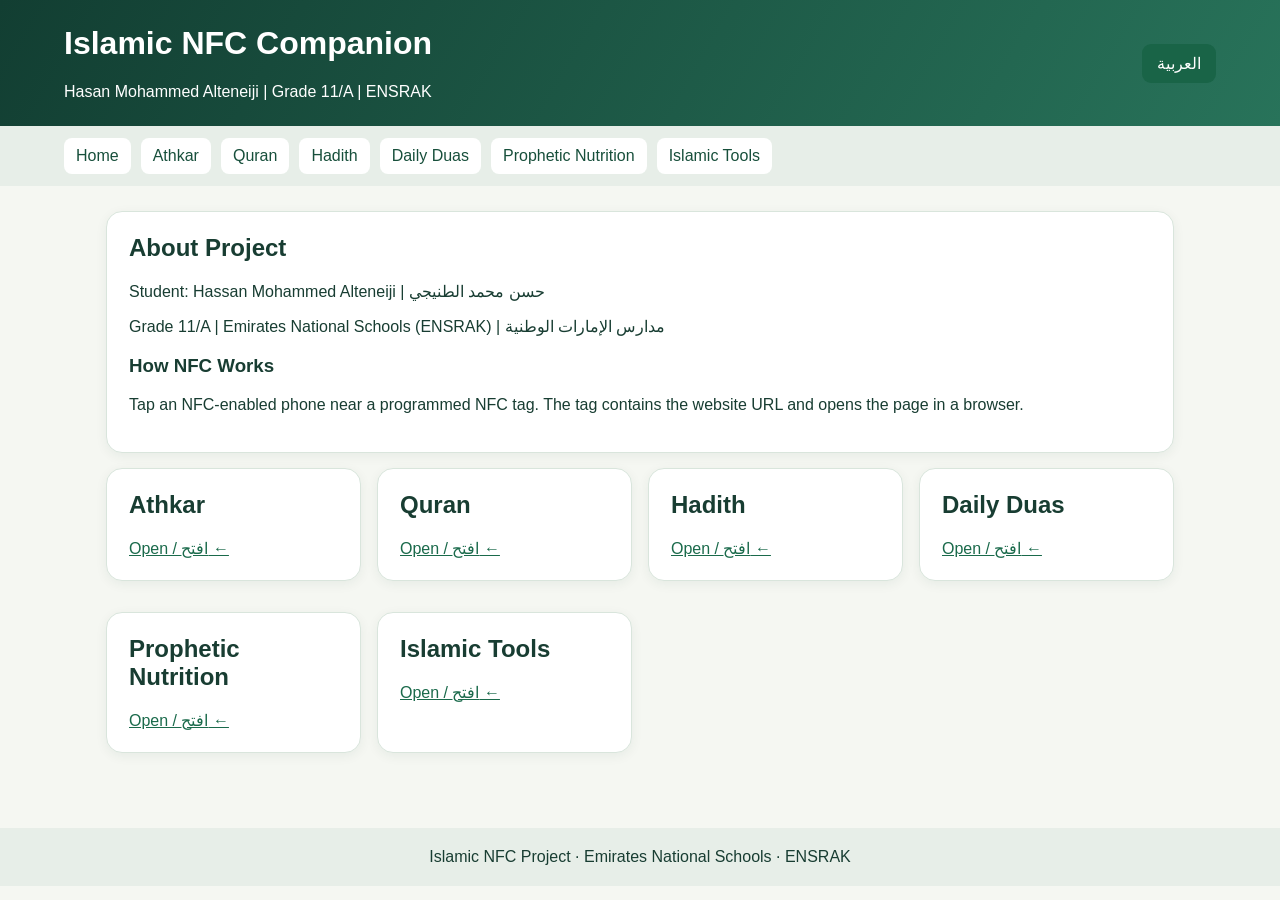
==== index.html @ dac9409f "Add files via upload" ====
<!doctype html><html lang="en"><head><meta charset="utf-8"><meta name="viewport" content="width=device-width,initial-scale=1"><title>Islamic NFC Companion | Hasan NFC Islamic Project</title><link rel="stylesheet" href="style.css"></head><body><header><div class="top"><div><h1>Islamic NFC Companion</h1><div>Hasan Mohammed Alteneiji | Grade 11/A | ENSRAK</div></div><button id="langButton" onclick="setLang(lang()==='ar'?'en':'ar')">العربية</button></div></header><nav><a href="index.html" data-i18n="home">home</a><a href="athkar.html" data-i18n="athkar">athkar</a><a href="quran.html" data-i18n="quran">quran</a><a href="hadiths.html" data-i18n="hadiths">hadiths</a><a href="duas.html" data-i18n="duas">duas</a><a href="medicine.html" data-i18n="medicine">medicine</a><a href="tools.html" data-i18n="tools">tools</a></nav><main><div class="card"><h2 data-i18n="about">About Project</h2><p>Student: Hassan Mohammed Alteneiji | حسن محمد الطنيجي</p><p>Grade 11/A | Emirates National Schools (ENSRAK) | مدارس الإمارات الوطنية</p><h3 data-i18n="nfc">How NFC Works</h3><p data-i18n="nfcText"></p></div><div class="grid"><div class="card"><h2 data-i18n="athkar">athkar</h2><a href="athkar.html">Open / افتح ←</a></div><div class="card"><h2 data-i18n="quran">quran</h2><a href="quran.html">Open / افتح ←</a></div><div class="card"><h2 data-i18n="hadiths">hadiths</h2><a href="hadiths.html">Open / افتح ←</a></div><div class="card"><h2 data-i18n="duas">duas</h2><a href="duas.html">Open / افتح ←</a></div><div class="card"><h2 data-i18n="medicine">medicine</h2><a href="medicine.html">Open / افتح ←</a></div><div class="card"><h2 data-i18n="tools">tools</h2><a href="tools.html">Open / افتح ←</a></div></div></main><footer>Islamic NFC Project · Emirates National Schools · ENSRAK</footer><script src="common.js"></script></body></html>
---- style.css ----
*{box-sizing:border-box}body{margin:0;font-family:Tahoma,Arial,sans-serif;background:#f5f7f2;color:#183d32}header{background:linear-gradient(120deg,#123e32,#28735a);color:white;padding:25px 5%;}nav{display:flex;flex-wrap:wrap;gap:10px;padding:12px 5%;background:#e7eee8}nav a{color:#174f3b;text-decoration:none;padding:9px 12px;border-radius:8px;background:white}main{max-width:1100px;margin:auto;padding:25px 16px 60px}.grid{display:grid;grid-template-columns:repeat(auto-fit,minmax(230px,1fr));gap:16px}.card{background:white;border:1px solid #d9e5dc;border-radius:16px;padding:22px;box-shadow:0 3px 12px #173e3010;margin-bottom:15px}.card a{color:#1a6a4b}.arabic{font-family:Tahoma,serif;font-size:1.35rem;line-height:2.3;direction:rtl;text-align:right}.translation{color:#56665e;line-height:1.8}button,select{background:#196447;color:white;border:0;border-radius:9px;padding:10px 15px;cursor:pointer;font-size:1rem}button:disabled{opacity:.55;cursor:default}.progress{height:9px;background:#e4e9e3;border-radius:20px;overflow:hidden;margin:12px 0}.fill{height:100%;background:#c5a04c;width:0%;transition:width .3s}footer{text-align:center;padding:20px;background:#e7eee8}h1,h2{margin-top:0}small{color:#607269}audio{max-width:100%;width:100%}.top{display:flex;justify-content:space-between;align-items:center;gap:10px}body[dir=rtl] .translation{text-align:right}
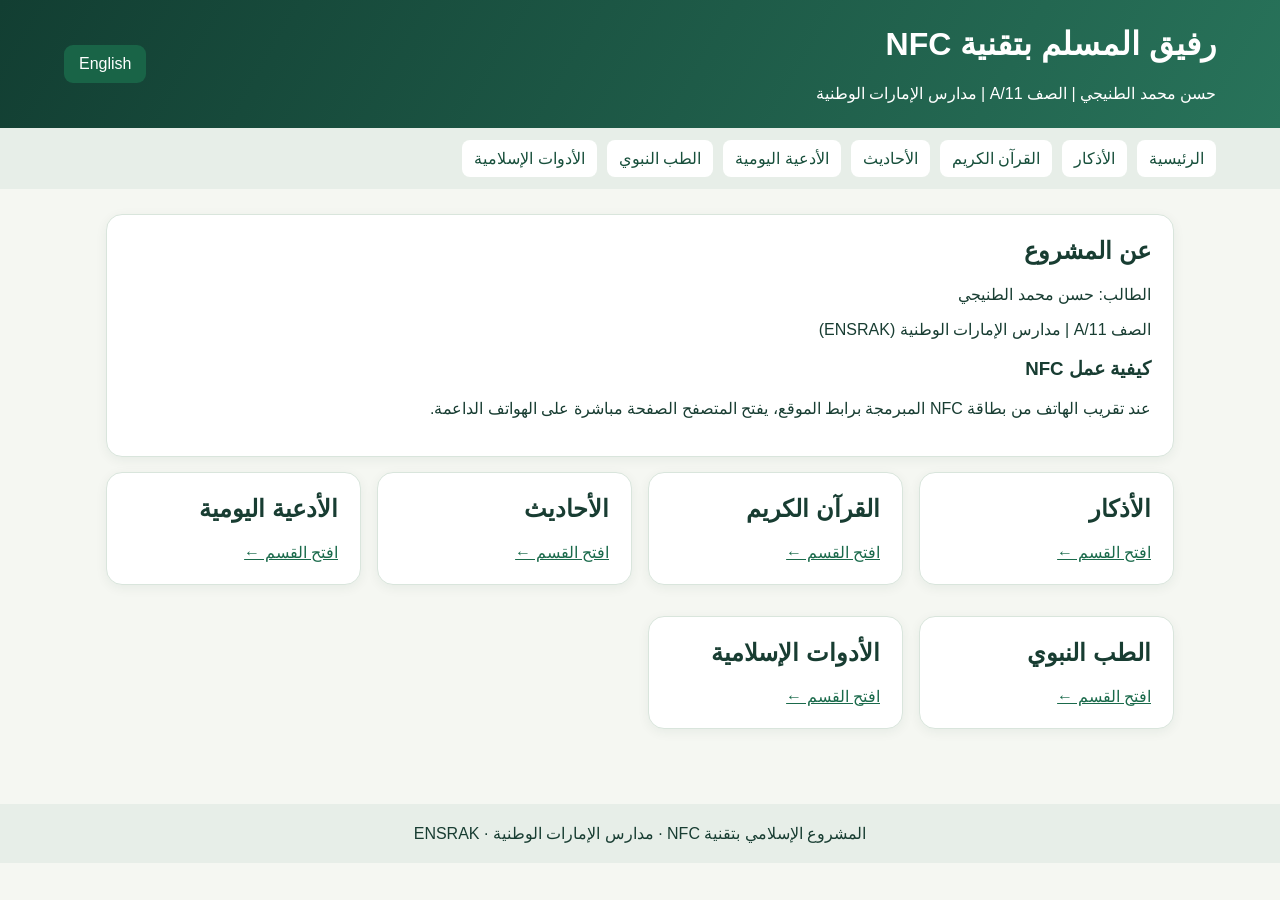
==== commit e26caed5: "Add files via upload" ====
--- a/index.html
+++ b/index.html
@@ -1 +1,2 @@
-<!doctype html><html lang="en"><head><meta charset="utf-8"><meta name="viewport" content="width=device-width,initial-scale=1"><title>Islamic NFC Companion | Hasan NFC Islamic Project</title><link rel="stylesheet" href="style.css"></head><body><header><div class="top"><div><h1>Islamic NFC Companion</h1><div>Hasan Mohammed Alteneiji | Grade 11/A | ENSRAK</div></div><button id="langButton" onclick="setLang(lang()==='ar'?'en':'ar')">العربية</button></div></header><nav><a href="index.html" data-i18n="home">home</a><a href="athkar.html" data-i18n="athkar">athkar</a><a href="quran.html" data-i18n="quran">quran</a><a href="hadiths.html" data-i18n="hadiths">hadiths</a><a href="duas.html" data-i18n="duas">duas</a><a href="medicine.html" data-i18n="medicine">medicine</a><a href="tools.html" data-i18n="tools">tools</a></nav><main><div class="card"><h2 data-i18n="about">About Project</h2><p>Student: Hassan Mohammed Alteneiji | حسن محمد الطنيجي</p><p>Grade 11/A | Emirates National Schools (ENSRAK) | مدارس الإمارات الوطنية</p><h3 data-i18n="nfc">How NFC Works</h3><p data-i18n="nfcText"></p></div><div class="grid"><div class="card"><h2 data-i18n="athkar">athkar</h2><a href="athkar.html">Open / افتح ←</a></div><div class="card"><h2 data-i18n="quran">quran</h2><a href="quran.html">Open / افتح ←</a></div><div class="card"><h2 data-i18n="hadiths">hadiths</h2><a href="hadiths.html">Open / افتح ←</a></div><div class="card"><h2 data-i18n="duas">duas</h2><a href="duas.html">Open / افتح ←</a></div><div class="card"><h2 data-i18n="medicine">medicine</h2><a href="medicine.html">Open / افتح ←</a></div><div class="card"><h2 data-i18n="tools">tools</h2><a href="tools.html">Open / افتح ←</a></div></div></main><footer>Islamic NFC Project · Emirates National Schools · ENSRAK</footer><script src="common.js"></script></body></html>+<!DOCTYPE html>
+<html dir="rtl" lang="ar"><head><meta charset="utf-8"/><meta content="width=device-width,initial-scale=1" name="viewport"/><title>Islamic NFC Companion | Hasan NFC Islamic Project</title><link href="style.css" rel="stylesheet"/></head><body><header><div class="top"><div><h1 data-lang-ar="رفيق المسلم بتقنية NFC" data-lang-en="Islamic NFC Companion">رفيق المسلم بتقنية NFC</h1><div data-lang-ar="حسن محمد الطنيجي | الصف 11/A | مدارس الإمارات الوطنية" data-lang-en="Hasan Mohammed Alteneiji | Grade 11/A | ENSRAK">حسن محمد الطنيجي | الصف 11/A | مدارس الإمارات الوطنية</div></div><button id="langButton" onclick="setLang(lang()==='ar'?'en':'ar')">العربية</button></div></header><nav><a data-i18n="home" href="index.html">home</a><a data-i18n="athkar" href="athkar.html">athkar</a><a data-i18n="quran" href="quran.html">quran</a><a data-i18n="hadiths" href="hadiths.html">hadiths</a><a data-i18n="duas" href="duas.html">duas</a><a data-i18n="medicine" href="medicine.html">medicine</a><a data-i18n="tools" href="tools.html">tools</a></nav><main><div class="card"><h2 data-i18n="about">About Project</h2><p data-lang-ar="الطالب: حسن محمد الطنيجي" data-lang-en="Student: Hassan Mohammed Alteneiji | حسن محمد الطنيجي">الطالب: حسن محمد الطنيجي</p><p data-lang-ar="الصف 11/A | مدارس الإمارات الوطنية (ENSRAK)" data-lang-en="Grade 11/A | Emirates National Schools (ENSRAK) | مدارس الإمارات الوطنية">الصف 11/A | مدارس الإمارات الوطنية (ENSRAK)</p><h3 data-i18n="nfc">How NFC Works</h3><p data-i18n="nfcText"></p></div><div class="grid"><div class="card"><h2 data-i18n="athkar">athkar</h2><a data-lang-ar="افتح القسم ←" data-lang-en="Open / افتح ←" href="athkar.html">افتح القسم ←</a></div><div class="card"><h2 data-i18n="quran">quran</h2><a data-lang-ar="افتح القسم ←" data-lang-en="Open / افتح ←" href="quran.html">افتح القسم ←</a></div><div class="card"><h2 data-i18n="hadiths">hadiths</h2><a data-lang-ar="افتح القسم ←" data-lang-en="Open / افتح ←" href="hadiths.html">افتح القسم ←</a></div><div class="card"><h2 data-i18n="duas">duas</h2><a data-lang-ar="افتح القسم ←" data-lang-en="Open / افتح ←" href="duas.html">افتح القسم ←</a></div><div class="card"><h2 data-i18n="medicine">medicine</h2><a data-lang-ar="افتح القسم ←" data-lang-en="Open / افتح ←" href="medicine.html">افتح القسم ←</a></div><div class="card"><h2 data-i18n="tools">tools</h2><a data-lang-ar="افتح القسم ←" data-lang-en="Open / افتح ←" href="tools.html">افتح القسم ←</a></div></div></main><footer data-lang-ar="المشروع الإسلامي بتقنية NFC · مدارس الإمارات الوطنية · ENSRAK" data-lang-en="Islamic NFC Project · Emirates National Schools · ENSRAK">المشروع الإسلامي بتقنية NFC · مدارس الإمارات الوطنية · ENSRAK</footer><script src="common.js"></script></body></html>
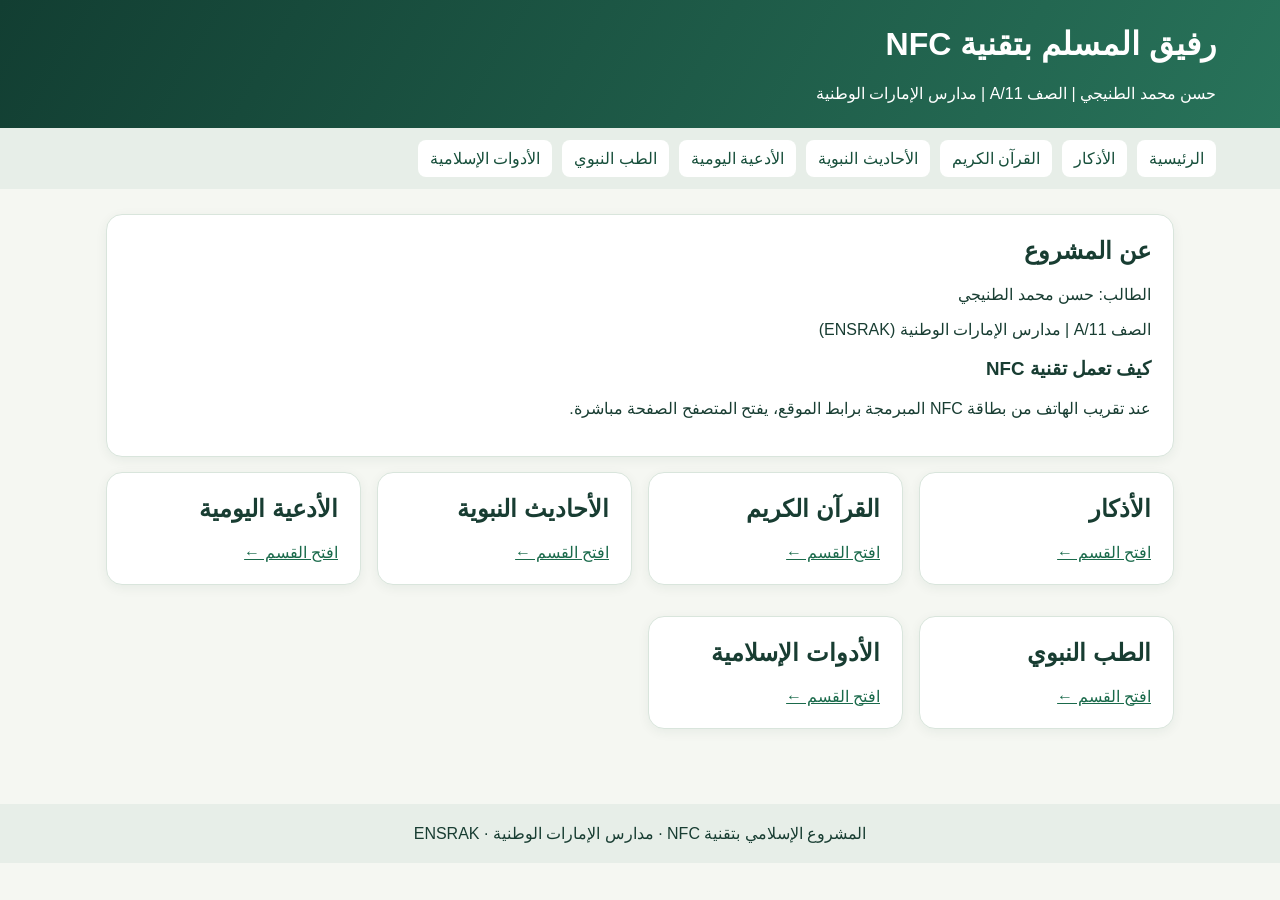
==== commit ce43f19e: "Add files via upload" ====
--- a/index.html
+++ b/index.html
@@ -1,2 +1,3 @@
 <!DOCTYPE html>
-<html dir="rtl" lang="ar"><head><meta charset="utf-8"/><meta content="width=device-width,initial-scale=1" name="viewport"/><title>Islamic NFC Companion | Hasan NFC Islamic Project</title><link href="style.css" rel="stylesheet"/></head><body><header><div class="top"><div><h1 data-lang-ar="رفيق المسلم بتقنية NFC" data-lang-en="Islamic NFC Companion">رفيق المسلم بتقنية NFC</h1><div data-lang-ar="حسن محمد الطنيجي | الصف 11/A | مدارس الإمارات الوطنية" data-lang-en="Hasan Mohammed Alteneiji | Grade 11/A | ENSRAK">حسن محمد الطنيجي | الصف 11/A | مدارس الإمارات الوطنية</div></div><button id="langButton" onclick="setLang(lang()==='ar'?'en':'ar')">العربية</button></div></header><nav><a data-i18n="home" href="index.html">home</a><a data-i18n="athkar" href="athkar.html">athkar</a><a data-i18n="quran" href="quran.html">quran</a><a data-i18n="hadiths" href="hadiths.html">hadiths</a><a data-i18n="duas" href="duas.html">duas</a><a data-i18n="medicine" href="medicine.html">medicine</a><a data-i18n="tools" href="tools.html">tools</a></nav><main><div class="card"><h2 data-i18n="about">About Project</h2><p data-lang-ar="الطالب: حسن محمد الطنيجي" data-lang-en="Student: Hassan Mohammed Alteneiji | حسن محمد الطنيجي">الطالب: حسن محمد الطنيجي</p><p data-lang-ar="الصف 11/A | مدارس الإمارات الوطنية (ENSRAK)" data-lang-en="Grade 11/A | Emirates National Schools (ENSRAK) | مدارس الإمارات الوطنية">الصف 11/A | مدارس الإمارات الوطنية (ENSRAK)</p><h3 data-i18n="nfc">How NFC Works</h3><p data-i18n="nfcText"></p></div><div class="grid"><div class="card"><h2 data-i18n="athkar">athkar</h2><a data-lang-ar="افتح القسم ←" data-lang-en="Open / افتح ←" href="athkar.html">افتح القسم ←</a></div><div class="card"><h2 data-i18n="quran">quran</h2><a data-lang-ar="افتح القسم ←" data-lang-en="Open / افتح ←" href="quran.html">افتح القسم ←</a></div><div class="card"><h2 data-i18n="hadiths">hadiths</h2><a data-lang-ar="افتح القسم ←" data-lang-en="Open / افتح ←" href="hadiths.html">افتح القسم ←</a></div><div class="card"><h2 data-i18n="duas">duas</h2><a data-lang-ar="افتح القسم ←" data-lang-en="Open / افتح ←" href="duas.html">افتح القسم ←</a></div><div class="card"><h2 data-i18n="medicine">medicine</h2><a data-lang-ar="افتح القسم ←" data-lang-en="Open / افتح ←" href="medicine.html">افتح القسم ←</a></div><div class="card"><h2 data-i18n="tools">tools</h2><a data-lang-ar="افتح القسم ←" data-lang-en="Open / افتح ←" href="tools.html">افتح القسم ←</a></div></div></main><footer data-lang-ar="المشروع الإسلامي بتقنية NFC · مدارس الإمارات الوطنية · ENSRAK" data-lang-en="Islamic NFC Project · Emirates National Schools · ENSRAK">المشروع الإسلامي بتقنية NFC · مدارس الإمارات الوطنية · ENSRAK</footer><script src="common.js"></script></body></html>+
+<html dir="rtl" lang="ar"><head><meta charset="utf-8"/><meta content="width=device-width,initial-scale=1" name="viewport"/><title>رفيق المسلم | مشروع حسن محمد الطنيجي</title><link href="style.css" rel="stylesheet"/></head><body><header><div class="top"><div><h1>رفيق المسلم بتقنية NFC</h1><div>حسن محمد الطنيجي | الصف 11/A | مدارس الإمارات الوطنية</div></div></div></header><nav><a href="index.html">الرئيسية</a><a href="athkar.html">الأذكار</a><a href="quran.html">القرآن الكريم</a><a href="hadiths.html">الأحاديث النبوية</a><a href="duas.html">الأدعية اليومية</a><a href="medicine.html">الطب النبوي</a><a href="tools.html">الأدوات الإسلامية</a></nav><main><div class="card"><h2>عن المشروع</h2><p>الطالب: حسن محمد الطنيجي</p><p>الصف 11/A | مدارس الإمارات الوطنية (ENSRAK)</p><h3>كيف تعمل تقنية NFC</h3><p>عند تقريب الهاتف من بطاقة NFC المبرمجة برابط الموقع، يفتح المتصفح الصفحة مباشرة.</p></div><div class="grid"><div class="card"><h2>الأذكار</h2><a href="athkar.html">افتح القسم ←</a></div><div class="card"><h2>القرآن الكريم</h2><a href="quran.html">افتح القسم ←</a></div><div class="card"><h2>الأحاديث النبوية</h2><a href="hadiths.html">افتح القسم ←</a></div><div class="card"><h2>الأدعية اليومية</h2><a href="duas.html">افتح القسم ←</a></div><div class="card"><h2>الطب النبوي</h2><a href="medicine.html">افتح القسم ←</a></div><div class="card"><h2>الأدوات الإسلامية</h2><a href="tools.html">افتح القسم ←</a></div></div></main><footer>المشروع الإسلامي بتقنية NFC · مدارس الإمارات الوطنية · ENSRAK</footer><script src="common.js"></script></body></html>
--- a/style.css
+++ b/style.css
@@ -1 +1,9 @@
-*{box-sizing:border-box}body{margin:0;font-family:Tahoma,Arial,sans-serif;background:#f5f7f2;color:#183d32}header{background:linear-gradient(120deg,#123e32,#28735a);color:white;padding:25px 5%;}nav{display:flex;flex-wrap:wrap;gap:10px;padding:12px 5%;background:#e7eee8}nav a{color:#174f3b;text-decoration:none;padding:9px 12px;border-radius:8px;background:white}main{max-width:1100px;margin:auto;padding:25px 16px 60px}.grid{display:grid;grid-template-columns:repeat(auto-fit,minmax(230px,1fr));gap:16px}.card{background:white;border:1px solid #d9e5dc;border-radius:16px;padding:22px;box-shadow:0 3px 12px #173e3010;margin-bottom:15px}.card a{color:#1a6a4b}.arabic{font-family:Tahoma,serif;font-size:1.35rem;line-height:2.3;direction:rtl;text-align:right}.translation{color:#56665e;line-height:1.8}button,select{background:#196447;color:white;border:0;border-radius:9px;padding:10px 15px;cursor:pointer;font-size:1rem}button:disabled{opacity:.55;cursor:default}.progress{height:9px;background:#e4e9e3;border-radius:20px;overflow:hidden;margin:12px 0}.fill{height:100%;background:#c5a04c;width:0%;transition:width .3s}footer{text-align:center;padding:20px;background:#e7eee8}h1,h2{margin-top:0}small{color:#607269}audio{max-width:100%;width:100%}.top{display:flex;justify-content:space-between;align-items:center;gap:10px}body[dir=rtl] .translation{text-align:right}+*{box-sizing:border-box}body{margin:0;font-family:Tahoma,Arial,sans-serif;background:#f5f7f2;color:#183d32}header{background:linear-gradient(120deg,#123e32,#28735a);color:white;padding:25px 5%;}nav{display:flex;flex-wrap:wrap;gap:10px;padding:12px 5%;background:#e7eee8}nav a{color:#174f3b;text-decoration:none;padding:9px 12px;border-radius:8px;background:white}main{max-width:1100px;margin:auto;padding:25px 16px 60px}.grid{display:grid;grid-template-columns:repeat(auto-fit,minmax(230px,1fr));gap:16px}.card{background:white;border:1px solid #d9e5dc;border-radius:16px;padding:22px;box-shadow:0 3px 12px #173e3010;margin-bottom:15px}.card a{color:#1a6a4b}.arabic{font-family:Tahoma,serif;font-size:1.35rem;line-height:2.3;direction:rtl;text-align:right}.translation{color:#56665e;line-height:1.8}button,select{background:#196447;color:white;border:0;border-radius:9px;padding:10px 15px;cursor:pointer;font-size:1rem}button:disabled{opacity:.55;cursor:default}.progress{height:9px;background:#e4e9e3;border-radius:20px;overflow:hidden;margin:12px 0}.fill{height:100%;background:#c5a04c;width:0%;transition:width .3s}footer{text-align:center;padding:20px;background:#e7eee8}h1,h2{margin-top:0}small{color:#607269}audio{max-width:100%;width:100%}.top{display:flex;justify-content:space-between;align-items:center;gap:10px}body[dir=rtl] .translation{text-align:right}
+/* أزرار بتأثير تموج الماء عند اللمس */
+button, .grid .card, nav a, .grid .card a {transition:transform .22s ease,box-shadow .25s ease,background .25s ease;cursor:pointer}
+button,nav a,.grid .card{position:relative;overflow:hidden}
+button:active,nav a:active,.grid .card:active{transform:scale(.96)}
+button:hover,.grid .card:hover{transform:translateY(-3px);box-shadow:0 10px 24px rgba(20,92,77,.16)}
+button::after,nav a::after,.grid .card::after{content:"";position:absolute;inset:0;border-radius:inherit;background:radial-gradient(circle at center,rgba(255,255,255,.55),transparent 65%);opacity:0;transform:scale(.2);pointer-events:none}
+button:active::after,nav a:active::after,.grid .card:active::after{animation:waterRipple .65s ease-out}
+@keyframes waterRipple{0%{opacity:.8;transform:scale(.2)}100%{opacity:0;transform:scale(2.5)}}
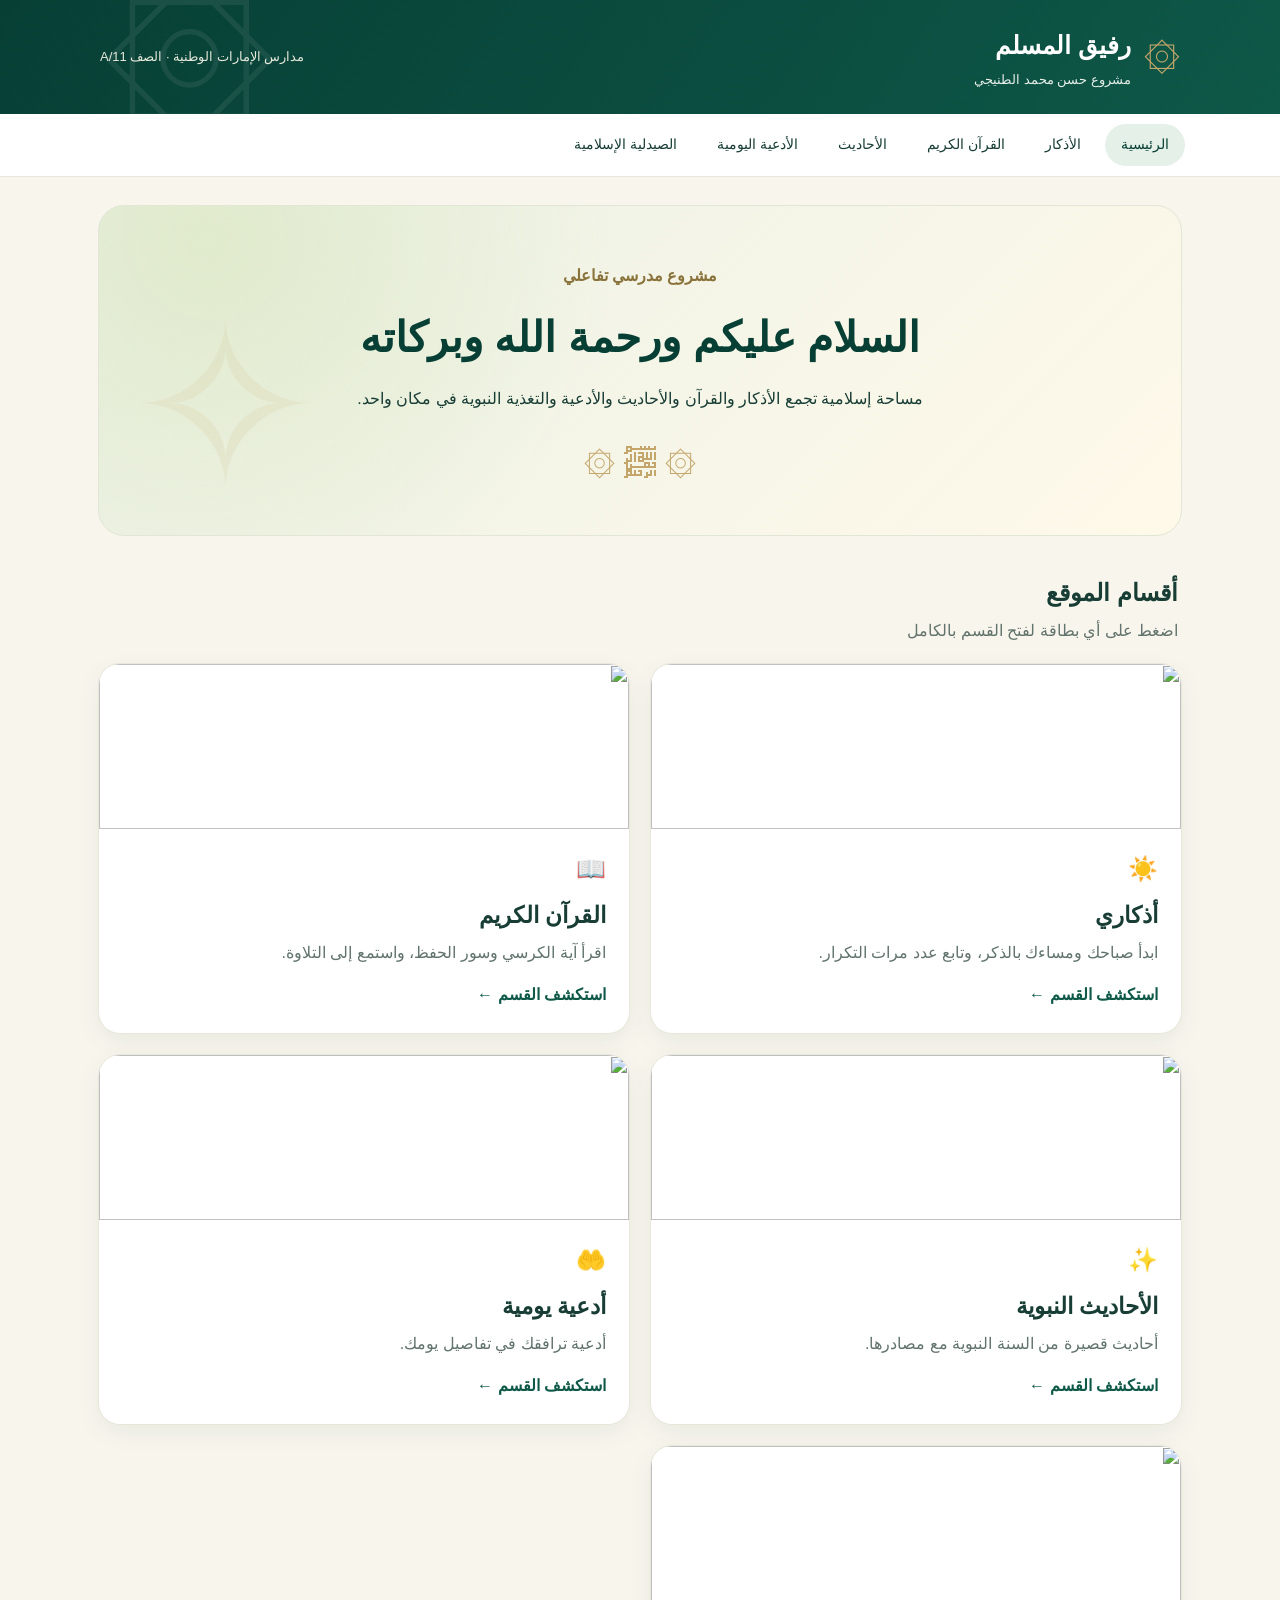
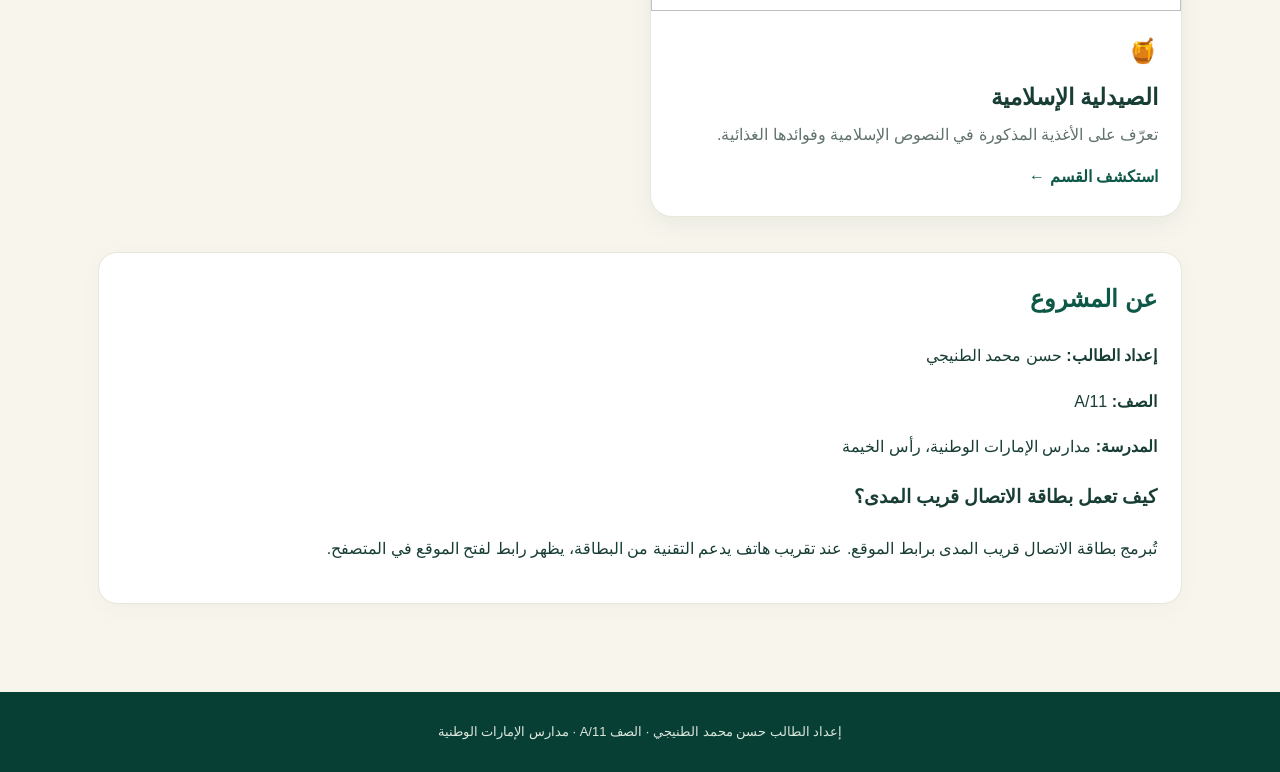
==== commit 0abe0fdc: "Add files via upload" ====
--- a/index.html
+++ b/index.html
@@ -1,3 +1,23 @@
 <!DOCTYPE html>
-
-<html dir="rtl" lang="ar"><head><meta charset="utf-8"/><meta content="width=device-width,initial-scale=1" name="viewport"/><title>رفيق المسلم | مشروع حسن محمد الطنيجي</title><link href="style.css" rel="stylesheet"/></head><body><header><div class="top"><div><h1>رفيق المسلم بتقنية NFC</h1><div>حسن محمد الطنيجي | الصف 11/A | مدارس الإمارات الوطنية</div></div></div></header><nav><a href="index.html">الرئيسية</a><a href="athkar.html">الأذكار</a><a href="quran.html">القرآن الكريم</a><a href="hadiths.html">الأحاديث النبوية</a><a href="duas.html">الأدعية اليومية</a><a href="medicine.html">الطب النبوي</a><a href="tools.html">الأدوات الإسلامية</a></nav><main><div class="card"><h2>عن المشروع</h2><p>الطالب: حسن محمد الطنيجي</p><p>الصف 11/A | مدارس الإمارات الوطنية (ENSRAK)</p><h3>كيف تعمل تقنية NFC</h3><p>عند تقريب الهاتف من بطاقة NFC المبرمجة برابط الموقع، يفتح المتصفح الصفحة مباشرة.</p></div><div class="grid"><div class="card"><h2>الأذكار</h2><a href="athkar.html">افتح القسم ←</a></div><div class="card"><h2>القرآن الكريم</h2><a href="quran.html">افتح القسم ←</a></div><div class="card"><h2>الأحاديث النبوية</h2><a href="hadiths.html">افتح القسم ←</a></div><div class="card"><h2>الأدعية اليومية</h2><a href="duas.html">افتح القسم ←</a></div><div class="card"><h2>الطب النبوي</h2><a href="medicine.html">افتح القسم ←</a></div><div class="card"><h2>الأدوات الإسلامية</h2><a href="tools.html">افتح القسم ←</a></div></div></main><footer>المشروع الإسلامي بتقنية NFC · مدارس الإمارات الوطنية · ENSRAK</footer><script src="common.js"></script></body></html>+<html lang="ar" dir="rtl">
+<head>
+<meta charset="UTF-8">
+<meta name="viewport" content="width=device-width, initial-scale=1">
+<meta name="theme-color" content="#0e5848">
+<title>رفيق المسلم | مشروع حسن محمد الطنيجي</title>
+<link rel="stylesheet" href="style.css">
+</head>
+<body>
+<!-- رأس الموقع: غيّر عنوان المشروع واسم الطالب هنا -->
+<header class="site-header"><div class="header-inner"><a class="brand" href="index.html"><span class="brand-icon">۞</span><span><strong>رفيق المسلم</strong><small>مشروع حسن محمد الطنيجي</small></span></a><span class="header-tag">مدارس الإمارات الوطنية · الصف 11/A</span></div></header>
+<!-- قائمة الأقسام: لإضافة قسم أو حذفه، عدّل الروابط هنا في كل صفحة -->
+<nav class="site-nav" aria-label="التنقل بين الأقسام"><div class="nav-inner"><a href="index.html" aria-current="page">الرئيسية</a><a href="athkar.html" >الأذكار</a><a href="quran.html" >القرآن الكريم</a><a href="hadiths.html" >الأحاديث</a><a href="duas.html" >الأدعية اليومية</a><a href="medicine.html" >الصيدلية الإسلامية</a></div></nav>
+<main class="container"><!-- تعديل البطاقات: غيّر الرابط والنص من هنا، البطاقة كلها قابلة للضغط -->
+<section class="welcome"><div class="eyebrow">مشروع مدرسي تفاعلي</div><h2>السلام عليكم ورحمة الله وبركاته</h2><p>مساحة إسلامية تجمع الأذكار والقرآن والأحاديث والأدعية والتغذية النبوية في مكان واحد.</p><div class="welcome-ornament">۞ ﷽ ۞</div></section>
+<section class="section-title"><h2>أقسام الموقع</h2><p>اضغط على أي بطاقة لفتح القسم بالكامل</p></section><section class="feature-grid"><a class="feature-card" href="athkar.html"><img src="assets/athkar.svg" alt="" loading="lazy"><div class="feature-content"><span class="feature-icon">☀️</span><h2>أذكاري</h2><p>ابدأ صباحك ومساءك بالذكر، وتابع عدد مرات التكرار.</p><span class="open-label">استكشف القسم ←</span></div></a><a class="feature-card" href="quran.html"><img src="assets/quran.svg" alt="" loading="lazy"><div class="feature-content"><span class="feature-icon">📖</span><h2>القرآن الكريم</h2><p>اقرأ آية الكرسي وسور الحفظ، واستمع إلى التلاوة.</p><span class="open-label">استكشف القسم ←</span></div></a><a class="feature-card" href="hadiths.html"><img src="assets/hadiths.svg" alt="" loading="lazy"><div class="feature-content"><span class="feature-icon">✨</span><h2>الأحاديث النبوية</h2><p>أحاديث قصيرة من السنة النبوية مع مصادرها.</p><span class="open-label">استكشف القسم ←</span></div></a><a class="feature-card" href="duas.html"><img src="assets/duas.svg" alt="" loading="lazy"><div class="feature-content"><span class="feature-icon">🤲</span><h2>أدعية يومية</h2><p>أدعية ترافقك في تفاصيل يومك.</p><span class="open-label">استكشف القسم ←</span></div></a><a class="feature-card" href="medicine.html"><img src="assets/medicine.svg" alt="" loading="lazy"><div class="feature-content"><span class="feature-icon">🍯</span><h2>الصيدلية الإسلامية</h2><p>تعرّف على الأغذية المذكورة في النصوص الإسلامية وفوائدها الغذائية.</p><span class="open-label">استكشف القسم ←</span></div></a></section>
+<!-- بيانات الطالب: عدّل الاسم والصف والمدرسة هنا -->
+<section class="info-panel" id="about"><h2>عن المشروع</h2><p><b>إعداد الطالب:</b> حسن محمد الطنيجي</p><p><b>الصف:</b> 11/A</p><p><b>المدرسة:</b> مدارس الإمارات الوطنية، رأس الخيمة</p><h3>كيف تعمل بطاقة الاتصال قريب المدى؟</h3><p>تُبرمج بطاقة الاتصال قريب المدى برابط الموقع. عند تقريب هاتف يدعم التقنية من البطاقة، يظهر رابط لفتح الموقع في المتصفح.</p></section></main>
+<!-- تذييل الموقع: معلومات الطالب -->
+<footer class="site-footer">إعداد الطالب حسن محمد الطنيجي · الصف 11/A · مدارس الإمارات الوطنية</footer>
+<script src="common.js"></script>
+</body></html>
--- a/style.css
+++ b/style.css
@@ -1,9 +1,15 @@
-*{box-sizing:border-box}body{margin:0;font-family:Tahoma,Arial,sans-serif;background:#f5f7f2;color:#183d32}header{background:linear-gradient(120deg,#123e32,#28735a);color:white;padding:25px 5%;}nav{display:flex;flex-wrap:wrap;gap:10px;padding:12px 5%;background:#e7eee8}nav a{color:#174f3b;text-decoration:none;padding:9px 12px;border-radius:8px;background:white}main{max-width:1100px;margin:auto;padding:25px 16px 60px}.grid{display:grid;grid-template-columns:repeat(auto-fit,minmax(230px,1fr));gap:16px}.card{background:white;border:1px solid #d9e5dc;border-radius:16px;padding:22px;box-shadow:0 3px 12px #173e3010;margin-bottom:15px}.card a{color:#1a6a4b}.arabic{font-family:Tahoma,serif;font-size:1.35rem;line-height:2.3;direction:rtl;text-align:right}.translation{color:#56665e;line-height:1.8}button,select{background:#196447;color:white;border:0;border-radius:9px;padding:10px 15px;cursor:pointer;font-size:1rem}button:disabled{opacity:.55;cursor:default}.progress{height:9px;background:#e4e9e3;border-radius:20px;overflow:hidden;margin:12px 0}.fill{height:100%;background:#c5a04c;width:0%;transition:width .3s}footer{text-align:center;padding:20px;background:#e7eee8}h1,h2{margin-top:0}small{color:#607269}audio{max-width:100%;width:100%}.top{display:flex;justify-content:space-between;align-items:center;gap:10px}body[dir=rtl] .translation{text-align:right}
-/* أزرار بتأثير تموج الماء عند اللمس */
-button, .grid .card, nav a, .grid .card a {transition:transform .22s ease,box-shadow .25s ease,background .25s ease;cursor:pointer}
-button,nav a,.grid .card{position:relative;overflow:hidden}
-button:active,nav a:active,.grid .card:active{transform:scale(.96)}
-button:hover,.grid .card:hover{transform:translateY(-3px);box-shadow:0 10px 24px rgba(20,92,77,.16)}
-button::after,nav a::after,.grid .card::after{content:"";position:absolute;inset:0;border-radius:inherit;background:radial-gradient(circle at center,rgba(255,255,255,.55),transparent 65%);opacity:0;transform:scale(.2);pointer-events:none}
-button:active::after,nav a:active::after,.grid .card:active::after{animation:waterRipple .65s ease-out}
-@keyframes waterRipple{0%{opacity:.8;transform:scale(.2)}100%{opacity:0;transform:scale(2.5)}}
+/* ألوان الموقع: غيّر القيم التالية لتعديل الهوية البصرية */
+:root{--green:#0e5848;--deep:#073f35;--gold:#c5a66a;--cream:#f8f5ed;--text:#173d35;--muted:#61736c;--line:#e7e7dc}
+*{box-sizing:border-box}html{scroll-behavior:smooth}body{margin:0;background:var(--cream);color:var(--text);font-family:Tahoma,Arial,sans-serif;line-height:1.85}
+a{color:inherit;text-decoration:none}.site-header{background:linear-gradient(125deg,var(--deep),var(--green));color:white;position:relative;overflow:hidden}.site-header:after{content:"۞";position:absolute;font-size:180px;opacity:.07;left:8%;top:-110px}
+.header-inner{max-width:1120px;margin:auto;padding:22px 20px;display:flex;align-items:center;justify-content:space-between;gap:16px}.brand{display:flex;align-items:center;gap:13px}.brand-icon{font-size:37px;color:var(--gold)}.brand strong{display:block;font-size:25px}.brand small{display:block;font-size:13px;color:#e7efe9}.header-tag{font-size:13px;color:#e5e8da}
+.site-nav{background:white;border-bottom:1px solid var(--line)}.nav-inner{max-width:1120px;margin:auto;display:flex;gap:8px;padding:10px 15px;overflow-x:auto;scrollbar-width:thin}.site-nav a{padding:8px 16px;border-radius:30px;white-space:nowrap;font-size:14px;transition:.2s}.site-nav a:hover,.site-nav a[aria-current]{background:#e5f0e8;color:var(--deep)}
+.container{max-width:1120px;margin:0 auto;padding:28px 18px 70px}.welcome{padding:55px 28px 42px;border-radius:26px;text-align:center;background:radial-gradient(circle at 10% 10%,#e0eacc,transparent 40%),linear-gradient(135deg,#eaf1e6,#fff9e9);border:1px solid #e1e6d6;position:relative;overflow:hidden}.welcome:after{content:"✧";position:absolute;left:30px;bottom:-85px;font-size:230px;color:#d4bf87;opacity:.15}.welcome h2{font-size:clamp(26px,4vw,42px);margin:8px 0;color:var(--deep)}.welcome p{max-width:680px;margin:auto}.eyebrow{color:#8a733b;font-weight:bold}.welcome-ornament{font-size:32px;color:var(--gold);margin-top:20px}
+.section-title{margin:35px 4px 18px}.section-title h2{margin:0}.section-title p{color:var(--muted);margin:0}
+.feature-grid{display:grid;grid-template-columns:repeat(2,minmax(0,1fr));gap:20px}.feature-card{display:block;background:#fff;border:1px solid var(--line);border-radius:22px;overflow:hidden;box-shadow:0 8px 24px #124d3810;transition:transform .25s,box-shadow .25s;cursor:pointer}.feature-card:hover{transform:translateY(-5px);box-shadow:0 18px 35px #124d3820}.feature-card:active{transform:scale(.985)}.feature-card:focus-visible{outline:3px solid var(--gold);outline-offset:3px}.feature-card img{width:100%;height:165px;display:block;object-fit:cover}.feature-content{padding:18px 23px 24px}.feature-content h2{margin:2px 0;font-size:23px}.feature-content p{margin:0 0 12px;color:var(--muted)}.feature-icon{font-size:24px}.open-label{color:var(--green);font-weight:bold}
+.info-panel,.card{background:white;border:1px solid var(--line);border-radius:19px;padding:24px;margin:18px 0;box-shadow:0 5px 20px #124d3809}.info-panel{margin-top:35px}.info-panel h2,.card h2{margin-top:0;color:var(--green)}.page-intro{padding:32px 26px;border-radius:22px;background:linear-gradient(125deg,#e4eee2,#f6f0df);border:1px solid #e2e7d9;margin-bottom:25px}.page-intro h2{font-size:32px;margin:0}.page-intro p{margin:0;color:var(--muted)}.intro-symbol{font-size:42px}.arabic{font-size:clamp(23px,3vw,30px);line-height:2.25;color:#183d33}.translation{color:var(--muted)}small{color:#64746e}.section-heading{display:flex;align-items:center;gap:12px;margin-top:25px}.section-heading h2{margin:0}.progress{height:12px;border-radius:20px;background:#e7ece5;overflow:hidden}.fill{height:100%;width:0;background:linear-gradient(90deg,#78b58c,#b99a55);border-radius:20px;transition:width .4s}
+button{background:var(--green);color:white;border:0;border-radius:13px;padding:12px 20px;font:inherit;cursor:pointer;transition:transform .18s,background .18s}button:hover{background:#17735c}button:active{transform:scale(.96)}.reset-btn{background:#806b43}audio{display:block;max-width:100%;margin-top:14px}
+.medicine-photo{margin:-24px -24px 20px;overflow:hidden;border-radius:19px 19px 0 0;background:#e6eadb}.medicine-photo img{display:block;width:100%;height:265px;object-fit:cover}.site-footer{text-align:center;padding:28px 15px;background:var(--deep);color:#dce7dd;font-size:13px}.reveal{opacity:0;transform:translateY(12px);transition:opacity .55s,transform .55s}.reveal.shown{opacity:1;transform:translateY(0)}
+@media(min-width:760px){body:has(.medicine-photo) main.container{display:block}body:has(.medicine-photo) main.container>.card{width:calc(50% - 11px);display:inline-block;vertical-align:top;margin-left:16px;min-height:520px}body:has(.medicine-photo) main.container>.card:nth-of-type(odd){margin-left:0}}
+@media(max-width:650px){.header-inner{align-items:flex-start}.header-tag{display:none}.feature-grid{grid-template-columns:1fr}.feature-card img{height:145px}.welcome{padding:34px 20px}.container{padding:18px 14px 50px}.card{padding:18px}.medicine-photo{margin:-18px -18px 20px}.medicine-photo img{height:220px}}
+@media(prefers-reduced-motion:reduce){*,*:before,*:after{animation:none!important;transition:none!important}.reveal{opacity:1;transform:none}}
